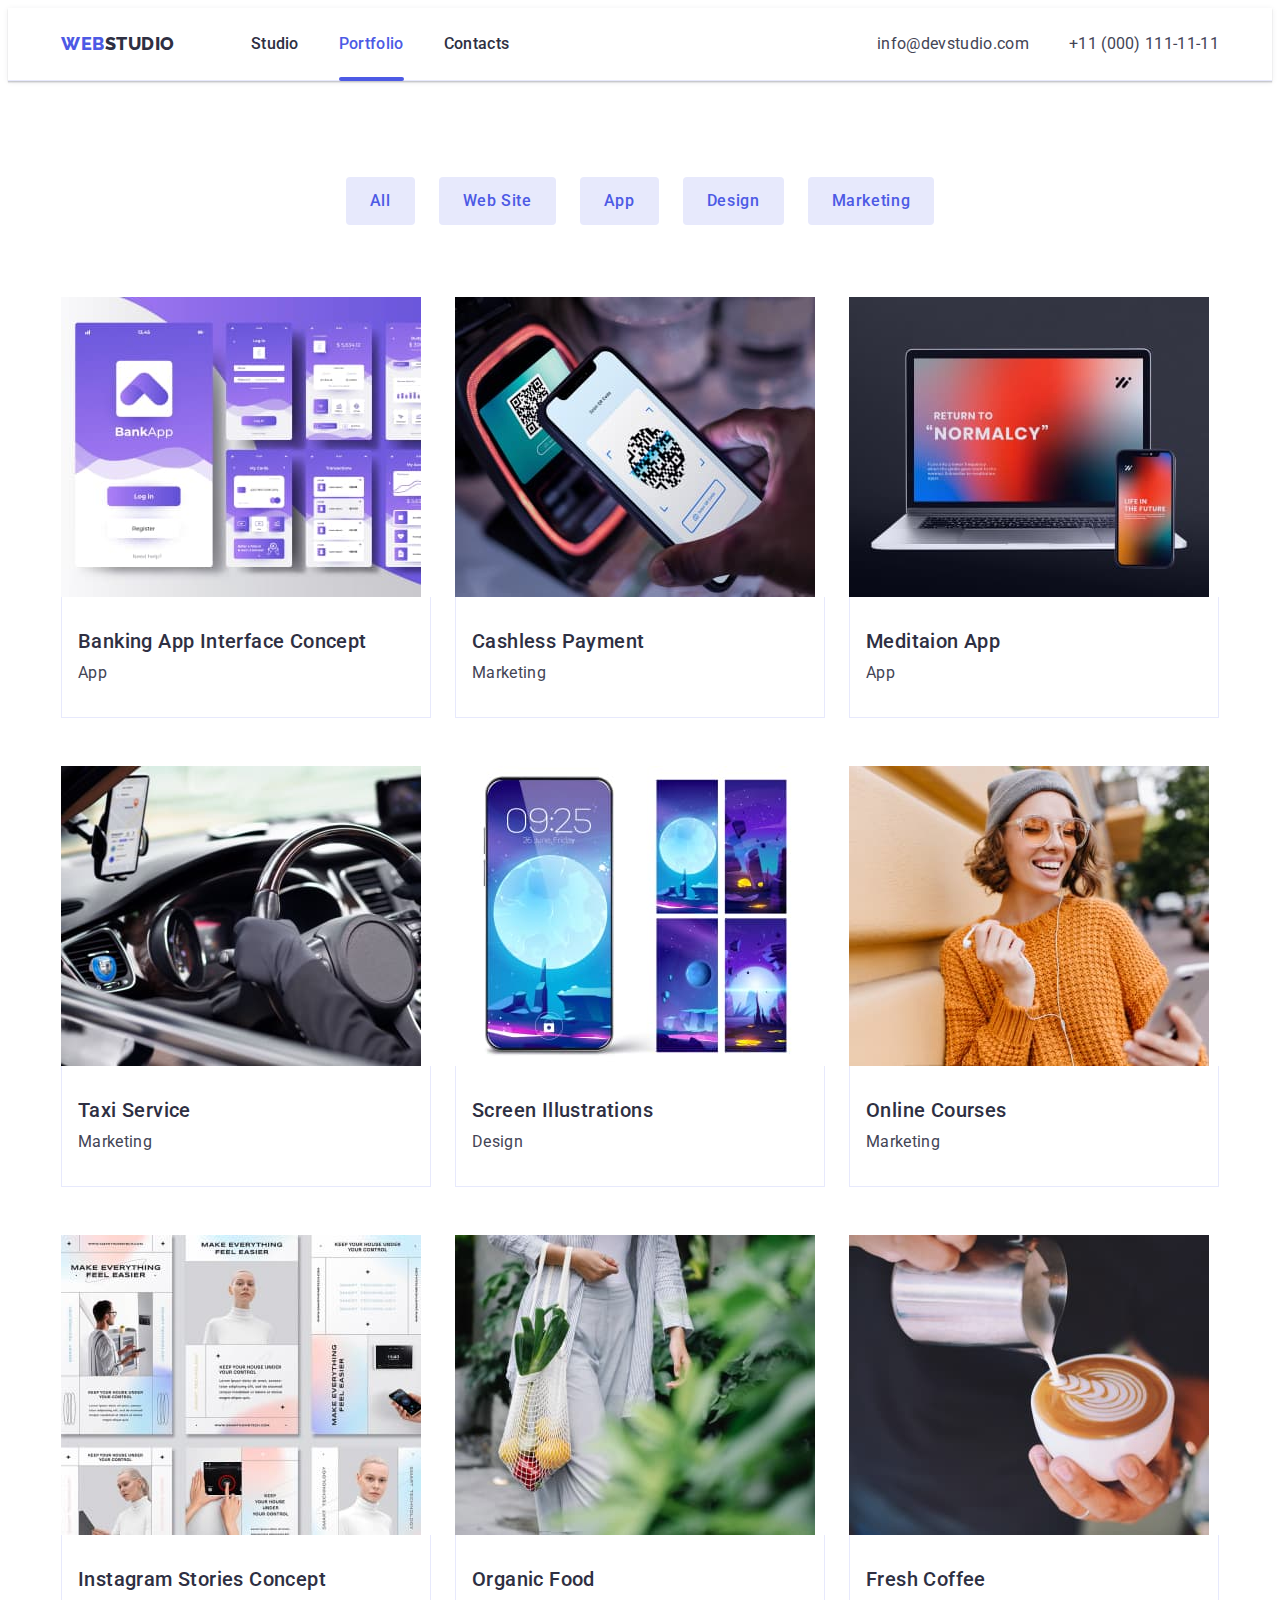
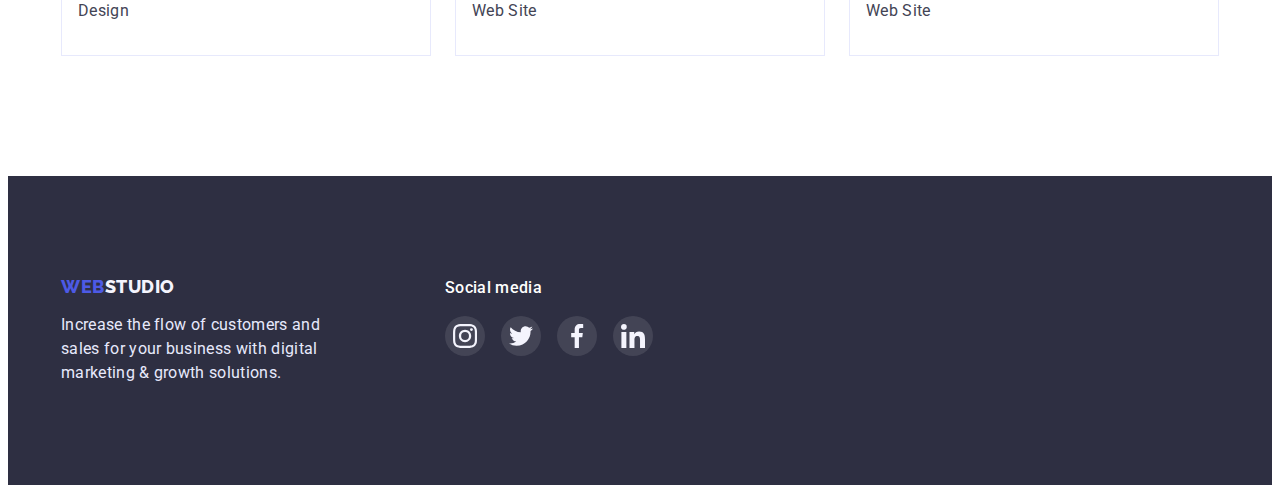
==== portfolio.html @ 76c70bcf "Add files via upload" ====
<!DOCTYPE html>
<html lang="en">
  <head>
    <meta charset="UTF-8" />
    <meta http-equiv="X-UA-Compatible" content="IE=edge" />
    <meta name="viewport" content="width=device-width, initial-scale=1.0" />

    <!-- fonts -->
    <link href="https://fonts.googleapis.com" rel="preconnect" />
    <link href="https://fonts.gstatic.com" rel="preconnect" crossorigin />
    <link
      href="https://fonts.googleapis.com/css2?family=Raleway:wght@800&family=Roboto:wght@400;500;700;900&display=swap"
      rel="stylesheet"
    />

    <!-- reset -->
    <link
      href="https://cdnjs.cloudflare.com/ajax/libs/modern-normalize/1.1.0/modern-normalize.min.css"
      rel="stylesheet"
      integrity="sha512-wpPYUAdjBVSE4KJnH1VR1HeZfpl1ub8YT/NKx4PuQ5NmX2tKuGu6U/JRp5y+Y8XG2tV+wKQpNHVUX03MfMFn9Q=="
      crossorigin="anonymous"
      referrerpolicy="no-referrer"
    />

    <!-- styles -->
    <link href="./css/styles.css" rel="stylesheet" />

    <title>Webstudio</title>
  </head>

  <body>
    <header class="header">
      <div class="container">
        <!-- navigation -->
        <nav class="header-nav">
          <a class="logo link" href="./index.html"
            ><span class="logo-item">Web</span>Studio</a
          >
          <ul class="header-menu list">
            <li class="header-item">
              <a class="nav-link link" href="./index.html">Studio</a>
            </li>
            <li class="header-item">
              <a class="nav-link current link" href="./portfolio.html"
                >Portfolio</a
              >
            </li>
            <li class="header-item">
              <a class="nav-link link" href="./portfolio.html">Contacts</a>
            </li>
          </ul>
        </nav>

        <!-- contacts -->
        <address>
          <ul class="header-address list">
            <li class="header-item">
              <a class="header-contacts link" href="mailto:info@devstudio.com"
                >info@devstudio.com</a
              >
            </li>
            <li class="header-item">
              <a class="header-contacts link" href="tel:+110001111111"
                >+11 (000) 111-11-11</a
              >
            </li>
          </ul>
        </address>
      </div>
    </header>

    <main>
      <!-- filter -->
      <section class="section filter">
        <div class="container">
          <h1 class="visually-hidden">Portfolio</h1>
          <ul class="filter-list list">
            <li><button class="filter-buttons" type="button">All</button></li>
            <li>
              <button class="filter-buttons" type="button">Web Site</button>
            </li>
            <li><button class="filter-buttons" type="button">App</button></li>
            <li>
              <button class="filter-buttons" type="button">Design</button>
            </li>
            <li>
              <button class="filter-buttons" type="button">Marketing</button>
            </li>
          </ul>

          <!-- portfolio-net -->
          <ul class="portfolio-list list">
              <li class="portfolio-item">
                <a class="portfolio-link" href="#">
                  <div class="portfolio-image">
                    <img
                      src="./images/imgapp1.jpg"
                      alt="Banking App Interface Concept"
                      width="360"
                      height="300"
                    />
                    <div class="portfolio-info section-description">
                      14 Stylish and User-Friendly App Design Concepts · Task
                      Manager App · Calorie Tracker App · Exotic Fruit Ecommerce
                      App · Cloud Storage App
                    </div>
                  </div>
                  <div class="portfolio-card">
                    <h2 class="section-subtitle pf-subtitle">
                      Banking App Interface Concept
                    </h2>
                    <p class="section-description pf-dskr">App</p>
                  </div>
                </a>
              </li>
            <li class="portfolio-item">
              <a class="portfolio-link" href="#">
                <div class="portfolio-image">
                  <img
                    src="./images/imgmarketing1.jpg"
                    alt="Cashless Payment"
                    width="360"
                    height="300"
                  />
                  <div class="portfolio-info section-description">
                    14 Stylish and User-Friendly App Design Concepts · Task
                    Manager App · Calorie Tracker App · Exotic Fruit Ecommerce
                    App · Cloud Storage App
                  </div>
                </div>
                <div class="portfolio-card">
                  <h2 class="section-subtitle pf-subtitle">Cashless Payment</h2>
                  <p class="section-description pf-dskr">Marketing</p>
                </div>
              </a>
            </li>
            <li class="portfolio-item">
              <a class="portfolio-link" href="#">
                <div class="portfolio-image">
                  <img
                    src="./images/imgimg2.jpg"
                    alt="Meditaion App"
                    width="360"
                    height="300"
                  />
                  <div class="portfolio-info section-description">
                    14 Stylish and User-Friendly App Design Concepts · Task
                    Manager App · Calorie Tracker App · Exotic Fruit Ecommerce
                    App · Cloud Storage App
                  </div>
                </div>
                <div class="portfolio-card">
                  <h2 class="section-subtitle pf-subtitle">Meditaion App</h2>
                  <p class="section-description pf-dskr">App</p>
                </div>
              </a>
            </li>
            <li class="portfolio-item">
              <a class="portfolio-link" href="#">
                <div class="portfolio-image">
                  <img
                    src="./images/imgmarketing2.jpg"
                    alt="Taxi Service"
                    width="360"
                    height="300"
                  />
                  <div class="portfolio-info section-description">
                    14 Stylish and User-Friendly App Design Concepts · Task
                    Manager App · Calorie Tracker App · Exotic Fruit Ecommerce
                    App · Cloud Storage App
                  </div>
                </div>
                <div class="portfolio-card">
                  <h2 class="section-subtitle pf-subtitle">Taxi Service</h2>
                  <p class="section-description pf-dskr">Marketing</p>
                </div>
              </a>
            </li>
            <li class="portfolio-item">
              <a class="portfolio-link" href="#">
                <div class="portfolio-image">
                  <img
                    src="./images/imgdesign1.jpg"
                    alt="Screen Illustrations"
                    width="360"
                    height="300"
                  />
                  <div class="portfolio-info section-description">
                    14 Stylish and User-Friendly App Design Concepts · Task
                    Manager App · Calorie Tracker App · Exotic Fruit Ecommerce
                    App · Cloud Storage App
                  </div>
                </div>
                <div class="portfolio-card">
                  <h2 class="section-subtitle pf-subtitle">
                    Screen Illustrations
                  </h2>
                  <p class="section-description pf-dskr">Design</p>
                </div>
              </a>
            </li>
            <li class="portfolio-item">
              <a class="portfolio-link" href="#">
                <div class="portfolio-image">
                  <img
                    src="./images/imgmarketing3.jpg"
                    alt="Online Courses"
                    width="360"
                    height="300"
                  />
                  <div class="portfolio-info section-description">
                    14 Stylish and User-Friendly App Design Concepts · Task
                    Manager App · Calorie Tracker App · Exotic Fruit Ecommerce
                    App · Cloud Storage App
                  </div>
                </div>
                <div class="portfolio-card">
                  <h2 class="section-subtitle pf-subtitle">Online Courses</h2>
                  <p class="section-description pf-dskr">Marketing</p>
                </div>
              </a>
            </li>
            <li class="portfolio-item">
              <a class="portfolio-link" href="#">
                <div class="portfolio-image">
                  <img
                    src="./images/imgdesign2.jpg"
                    alt="Instagram Stories Concept"
                    width="360"
                    height="300"
                  />
                  <div class="portfolio-info section-description">
                    14 Stylish and User-Friendly App Design Concepts · Task
                    Manager App · Calorie Tracker App · Exotic Fruit Ecommerce
                    App · Cloud Storage App
                  </div>
                </div>
                <div class="portfolio-card">
                  <h2 class="section-subtitle pf-subtitle">
                    Instagram Stories Concept
                  </h2>
                  <p class="section-description pf-dskr">Design</p>
                </div>
              </a>
            </li>
            <li class="portfolio-item">
              <a class="portfolio-link" href="#">
                <div class="portfolio-image">
                  <img
                    src="./images/imgwebsite1.jpg"
                    alt="Organic Food"
                    width="360"
                    height="300"
                  />
                  <div class="portfolio-info section-description">
                    14 Stylish and User-Friendly App Design Concepts · Task
                    Manager App · Calorie Tracker App · Exotic Fruit Ecommerce
                    App · Cloud Storage App
                  </div>
                </div>
                <div class="portfolio-card">
                  <h2 class="section-subtitle pf-subtitle">Organic Food</h2>
                  <p class="section-description pf-dskr">Web Site</p>
                </div>
              </a>
            </li>
            <li class="portfolio-item">
              <a class="portfolio-link" href="#">
                <div class="portfolio-image">
                  <img
                    src="./images/imgwebsite2.jpg"
                    alt="Fresh Coffee"
                    width="360"
                    height="300"
                  />
                  <div class="portfolio-info section-description">
                    14 Stylish and User-Friendly App Design Concepts · Task
                    Manager App · Calorie Tracker App · Exotic Fruit Ecommerce
                    App · Cloud Storage App
                  </div>
                </div>
                <div class="portfolio-card">
                  <h2 class="section-subtitle pf-subtitle">Fresh Coffee</h2>
                  <p class="section-description pf-dskr">Web Site</p>
                </div>
              </a>
            </li>
          </ul>
        </div>
      </section>
    </main>

    <!-- footer -->

    <footer class="footer">
      <div class="container">
        <ul class="list socials-footer">
          <li>
            <a class="footer-logo link" href="./index.html"
              ><span class="logo-item">Web</span>Studio</a
            >
            <p class="footer-text">
              Increase the flow of customers and sales for your business with
              digital marketing &#38; growth solutions.
            </p>
          </li>
          <li>
            <h3 class="footer-socials-title">Social media</h3>
            <ul class="footer-socials-list">
              <li class="socials-item">
                <a class="footer-socials-link" href="#">
                  <svg class="footer-socials-icon">
                    <use href="./images/icons.svg#icon-instagram"></use>
                  </svg>
                </a>
              </li>
              <li class="socials-item">
                <a class="footer-socials-link" href="#">
                  <svg class="footer-socials-icon">
                    <use href="./images/icons.svg#icon-twitter"></use>
                  </svg>
                </a>
              </li>
              <li class="socials-item">
                <a class="footer-socials-link" href="#">
                  <svg class="footer-socials-icon">
                    <use href="./images/icons.svg#icon-facebook"></use>
                  </svg>
                </a>
              </li>
              <li class="socials-item">
                <a class="footer-socials-link" href="#">
                  <svg class="footer-socials-icon">
                    <use href="./images/icons.svg#icon-linkedin"></use>
                  </svg>
                </a>
              </li>
            </ul>
          </li>
        </ul>
      </div>
    </footer>
  </body>
</html>
---- css/styles.css ----
:root {
  --color-brand: #4d5ae5;
  --color-pressed: #404bbf;
  --color-primary: #2e2f42;
  --color-success: #31d0aa;
  --color-bodytext: #434455;
  --color-helpertext: #8e8f99;
  --color-accent: #e7e9fc;
  --color-lightmode: #f4f4fd;
  --color-body-bckg: #ffffff;
  --main-font: "Roboto";
  --secondary-font: "Raleway";
}

body {
  font-family: var(--main-font);
  font-size: 16px;
  line-height: 1.5;
  color: var(--color-bodytext);
  background-color: var(--color-body-bckg);
}

p,
h1,
h2,
h3,
h4,
h5,
h6 {
  margin-top: 0px;
}

img {
  display: block;
  height: auto;
  max-width: 100%;
}

.list {
  list-style-type: none;
  margin-top: 0;
  margin-bottom: 0;
  padding: 0;
}

.link {
  text-decoration: none;
}

/* components */

.container {
  width: 100%;
  max-width: 1158px;
  margin: 0 auto;
  padding: 0 15px;
}

/* utils */

.visually-hidden {
  position: absolute;
  width: 1px;
  height: 1px;
  margin: -1px;
  border: 0;
  padding: 0;

  white-space: nowrap;
  clip-path: inset(100%);
  clip: rect(0 0 0 0);
  overflow: hidden;
}

/* section */

.section {
  padding-top: 120px;
  padding-bottom: 120px;
}

.section:nth-of-type(3) {
  padding-top: 0px;
}

.section-title {
  text-align: center;
  font-size: 36px;
  line-height: 1.11;
  letter-spacing: 0.02em;
  text-transform: capitalize;
  color: var(--color-primary);
  margin-bottom: 72px;
}

.section-subtitle {
  text-align: center;
  font-weight: 500;
  font-size: 20px;
  line-height: 1.2;
  letter-spacing: 0.02em;
  color: var(--color-primary);
  margin-bottom: 8px;
}

.section-description {
  text-align: center;
  letter-spacing: 0.02em;
  margin-bottom: 0;
}

.section .list {
  display: flex;
  row-gap: 48px;
  column-gap: 24px;
}

/* header */

.logo {
  font-family: var(--secondary-font);
  font-weight: 800;
  font-size: 18px;
  line-height: 1.17;
  letter-spacing: 0.03em;
  text-transform: uppercase;
  color: var(--color-primary);
  margin-right: 76px;
  display: block;
}

.logo-item {
  color: var(--color-brand);
}
.header {
  border-bottom: 1px solid #e7e9fc;
  padding-top: 24px;
  padding-bottom: 24px;
  box-shadow: 0px 2px 1px rgba(46, 47, 66, 0.08),
    0px 1px 1px rgba(46, 47, 66, 0.16), 0px 1px 6px rgba(46, 47, 66, 0.08);
}

.header .container {
  display: flex;
  align-items: center;
}

.header-item {
  margin-right: 40px;
}
.header-item:last-child {
  margin-right: 0;
}
.header-item:first-child {
  margin-left: 0;
}

/* navigation */

.header-nav {
  display: flex;
  align-items: center;
  flex-grow: 1;
}

.header-menu {
  display: flex;
  margin-bottom: 0;
}

.nav-link {
  position: relative;
  display: flex;
  color: var(--color-primary);
  font-weight: 500;
  letter-spacing: 0.02em;
  transition-property: color;
  transition-duration: 250ms;
  transition-timing-function: cubic-bezier(0.4, 0, 0.2, 1);
}

.nav-link.current {
  color: var(--color-brand);
}

.nav-link.current::after {
  position: absolute;
  width: 100%;
  height: 4px;
  content: " ";
  background-color: currentColor;
  border-radius: 2px;
  bottom: -104%;
  left: 0;
}

.nav-link:hover {
  color: var(--color-pressed);
}

/* contacts */

.header-address {
  display: flex;
  margin-bottom: 0;
}

.header-contacts {
  font-style: normal;
  color: var(--color-bodytext);
  letter-spacing: 0.02em;
  transition-property: color;
  transition-duration: 250ms;
  transition-timing-function: cubic-bezier(0.4, 0, 0.2, 1);
}

.header-contacts:hover {
  color: var(--color-pressed);
}

/* hero */

.hero .container {
  text-align: center;
}

.hero {
  background-color: var(--color-primary);
  padding-top: 188px;
  padding-bottom: 188px;
  text-align: center;
  background-image: linear-gradient(
      rgba(46, 47, 66, 0.7),
      rgba(46, 47, 66, 0.7)
    ),
    url(../images/hero-bg.jpg);
  background-repeat: no-repeat;
  background-position: center;
  object-fit: contain;
  max-width: 1440px;
  margin: 0 auto;
}

.hero-title {
  max-width: 494px;
  display: block;
  font-size: 56px;
  line-height: 1.07;
  letter-spacing: normal;
  color: var(--color-body-bckg);
  margin-bottom: 48px;
  text-align: center;
  margin-left: auto;
  margin-right: auto;
}

.hero-button {
  display: inline-block;
  font-family: inherit;
  font-weight: 500;
  font-size: 16px;
  line-height: 1.5;
  letter-spacing: 0.04em;
  background: var(--color-brand);
  color: var(--color-body-bckg);
  box-shadow: 0px 4px 4px var(--box-shadow-color);
  border: 0;
  border-color: transparent;
  border-radius: 4px;
  padding: 16px 32px;
  text-align: center;
  cursor: pointer;
  transition-property: background-color;
  transition-duration: 250ms;
  transition-timing-function: cubic-bezier(0.4, 0, 0.2, 1);
}

.hero-button:hover,
.hero-button:focus {
  background: var(--color-pressed);
}

/* advantages */

.adv-icon-box {
  display: flex;
  align-items: center;
  justify-content: center;
  width: 264px;
  height: 112px;
  border-radius: 4px;
  background-color: var(--color-lightmode);
  margin-bottom: 8px;
}

.adv-icon {
  width: 64px;
  height: 64px;
}

.column {
  width: 264px;
}

.column .section-subtitle {
  text-align: left;
}

.column .section-description {
  text-align: left;
  margin-bottom: 0;
  letter-spacing: normal;
}
/* team */

.team {
  background-color: var(--color-lightmode);
}

.team-cards {
  background-color: var(--color-body-bckg);
  box-shadow: 0px 1px 6px rgba(46, 47, 66, 0.08),
    0px 1px 1px rgba(46, 47, 66, 0.16), 0px 2px 1px rgba(46, 47, 66, 0.08);
  border-radius: 0px 0px 4px 4px;
  padding-bottom: 32px;
}

.team-cards > img {
  margin-bottom: 32px;
}
.team-cards > p {
  margin-bottom: 0;
}

.team-profession {
  letter-spacing: 0.02em;
}

/* footer */

.footer {
  background: var(--color-primary);
  padding-top: 100px;
  padding-bottom: 100px;
}

.container .footer {
  margin-left: 0;
}

.socials-footer {
  display: flex;
  flex-wrap: wrap;
  gap: 120px;
}

.footer-logo {
  display: block;
  font-family: var(--secondary-font);
  font-weight: 800;
  font-size: 18px;
  line-height: 1.17;
  text-decoration: none;
  color: var(--color-lightmode);
  text-transform: uppercase;
  letter-spacing: 0.03em;
  margin-bottom: 16px;
}

.footer-text {
  display: block;
  color: var(--color-accent);
  letter-spacing: 0.02em;
  width: 264px;
  margin: 0;
}

.footer-socials-title {
  font-weight: 500;
  font-size: 16px;
  letter-spacing: 0.02em;
  color: var(--color-body-bckg);
}

.footer-socials-list {
  display: flex;
  justify-content: center;
  gap: 16px;
  list-style-type: none;
  margin-bottom: 0;
  padding-left: 0;
}

.footer-socials-link {
  background-color: rgba(255, 255, 255, 0.1);
  fill: var(--color-lightmode);
  display: flex;
  align-items: center;
  justify-content: center;
  height: 100%;
  width: 100%;
  border-radius: 50%;
  transition-property: background-color;
  transition-duration: 250ms;
  transition-timing-function: cubic-bezier(0.4, 0, 0.2, 1);
}

.footer-socials-link:focus,
.footer-socials-link:hover {
  background-color: var(--color-success);
}

.footer-socials-icon {
  height: 24px;
  width: 24px;
}

/* portfolio page */

/* filter */

.filter {
  padding-top: 96px;
}
.filter-list {
  justify-content: center;
  margin-bottom: 72px;
}

.filter-buttons {
  color: var(--color-brand);
  cursor: pointer;
  border-radius: 4px;
  background: var(--color-accent);
  font-family: var(--main-font);
  font-weight: 500;
  font-size: 16px;
  line-height: 1.5;
  align-items: center;
  letter-spacing: 0.04em;
  border-radius: 4px;
  border: 1px solid var(--accent-color);
  padding: 12px 24px;
  transition-property: background-color, color, box-shadow;
  transition-duration: 250ms;
  transition-timing-function: cubic-bezier(0.4, 0, 0.2, 1);
}

.filter-buttons:hover,
.filter-buttons:focus {
  background-color: var(--color-pressed);
  color: var(--color-body-bckg);
  box-shadow: 0px 3px 1px rgba(0, 0, 0, 0.1), 0px 2px 1px rgba(0, 0, 0, 0.08),
    0px 2px 2px rgba(0, 0, 0, 0.12);
}

/* portfolio-net */

.section .list .portfolio-list {
  row-gap: 24px;
  column-gap: 48px;
}

.portfolio-list {
  flex-wrap: wrap;
}
.portfolio-link {
  display: block;
  text-decoration: none;
  transition-property: box-shadow;
  transition-duration: 250ms;
  transition-timing-function: cubic-bezier(0.4, 0, 0.2, 1);
}

.portfolio-link:hover,
.portfolio-link:focus {
  box-shadow: 0px 1px 6px rgba(46, 47, 66, 0.08),
    0px 1px 1px rgba(46, 47, 66, 0.16), 0px 2px 1px rgba(46, 47, 66, 0.08);
}

.portfolio-card {
  flex-direction: column;
  border-left: 1px solid #e7e9fc;
  border-right: 1px solid #e7e9fc;
  border-bottom: 1px solid #e7e9fc;
  padding-top: 32px;
  padding-bottom: 32px;
  padding-left: 16px;
  text-decoration: none;
}

.pf-subtitle {
  display: flex;
  flex-direction: column;
  align-items: start;
}

.pf-dskr {
  display: flex;
  align-items: start;
  color: var(--color-bodytext);
}

.portfolio-item {
  flex-basis: calc((100% - 48px) / 3);
}

.portfolio-image {
  position: relative;
  overflow: hidden;
}

.portfolio-link:hover .portfolio-info,
.portfolio-link:focus .portfolio-info {
  transform: translateY(0);
}

.portfolio-info {
  padding-left: 32px;
  padding-right: 32px;
  padding-top: 40px;
  position: absolute;
  text-align: left;
  top: 0;
  left: 0;
  color: var(--color-lightmode);
  background-color: var(--color-brand);
  width: 100%;
  height: 100%;
  transition-property: transform;
  transform: translateY(100%);
  transition-duration: 250ms;
  transition-timing-function: cubic-bezier(0.4, 0, 0.2, 1);
  background-blend-mode: soft-light;
  mix-blend-mode: normal;
}

/* socials */

.socials-list {
  justify-content: center;
  margin-top: 8px;
  gap: 24px;
  list-style-type: none;
  margin-bottom: 0;
  padding-left: 0;
  display: flex;
}

.socials-item {
  height: 40px;
  width: 40px;
}

.socials-link {
  background-color: var(--color-pressed);
  fill: var(--color-lightmode);
  display: flex;
  align-items: center;
  justify-content: center;
  height: 100%;
  width: 100%;
  border-radius: 50%;
  transition-property: background-color;
  transition-duration: 250ms;
  transition-timing-function: cubic-bezier(0.4, 0, 0.2, 1);
}

.socials-link:focus,
.socials-link:hover {
  background-color: var(--color-brand);
}

.socials-icon {
  height: 16px;
  width: 16px;
}

/* clients */

.clients-list {
  justify-content: center;
}

.clients-item {
  flex-basis: calc((100% - 24px * 5) / 6);
}

.clients-link {
  display: flex;
  height: 88px;
  width: 100%;
  align-items: center;
  justify-content: center;
  border: 1px solid var(--color-helpertext);
  border-radius: 4px;
  fill: var(--color-helpertext);
  transition-property: border-color, fill;
  transition-duration: 250ms;
  transition-timing-function: cubic-bezier(0.4, 0, 0.2, 1);
}

.clients-link:hover,
.clients-link:focus {
  border-color: var(--color-pressed);
  fill: var(--color-pressed);
}

.clients-icon {
  width: 104px;
  height: 56px;
}

/* modal */

.backdrop {
  display: flex;
  justify-content: center;
  align-items: center;
  position: fixed;
  top: 0;
  left: 0;
  width: 100%;
  height: 100%;
  padding: 24px 0;
  background-color: rgba(46, 47, 66, 0.4);
  transition-property: transform;
  transition: opacity 500ms cubic-bezier(0.4, 0, 0.2, 1),
    visibility 500ms cubic-bezier(0.4, 0, 0.2, 1);
}
.backdrop.is-hidden {
  opacity: 0;
  visibility: hidden;
  pointer-events: none;
}

.modal {
  position: relative;
  width: 100%;
  height: 100%;
  max-width: 408px;
  max-height: 576px;
  background-color: #fcfcfc;
  box-shadow: 0px 1px 1px rgba(0, 0, 0, 0.14), 0px 1px 3px rgba(0, 0, 0, 0.12),
    0px 2px 1px rgba(0, 0, 0, 0.2);
  border-radius: 4px;
  transition-property: transform;
  transition-duration: 250ms;
  transition-timing-function: ease-out;
}

.backdrop.is-hidden .modal {
  transform: scale(0);
}

.modal-close {
  position: absolute;
  cursor: pointer;
  right: 24px;
  top: 24px;
  height: 24px;
  width: 24px;
  background-color: var(--color-accent);
  border-radius: 50%;
  border: 1px solid rgba(0, 0, 0, 0.1);
  fill: black;
  transition-duration: 250ms;
  transition-timing-function: cubic-bezier(0.4, 0, 0.2, 1);
}

.modal-close:hover,
.modal-close:focus {
  fill: var(--color-body-bckg);
  background-color: var(--color-pressed);
}
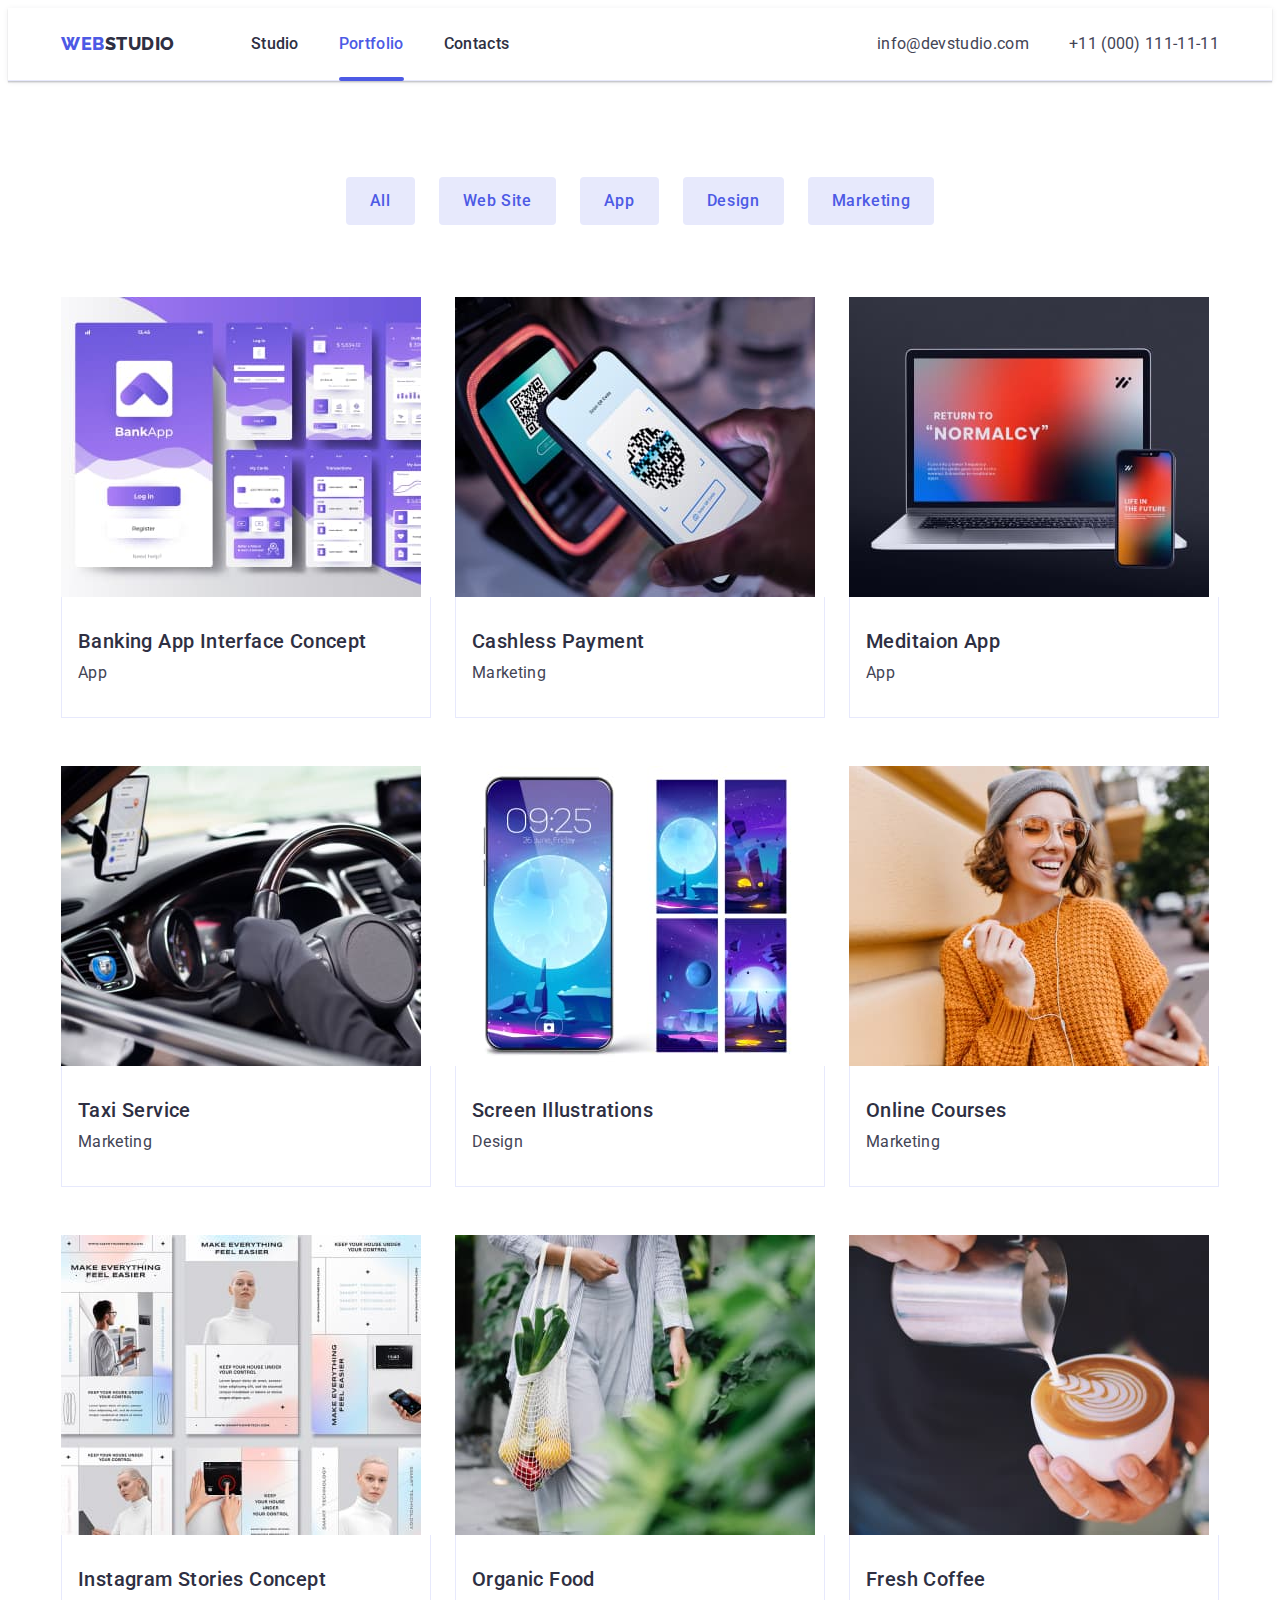
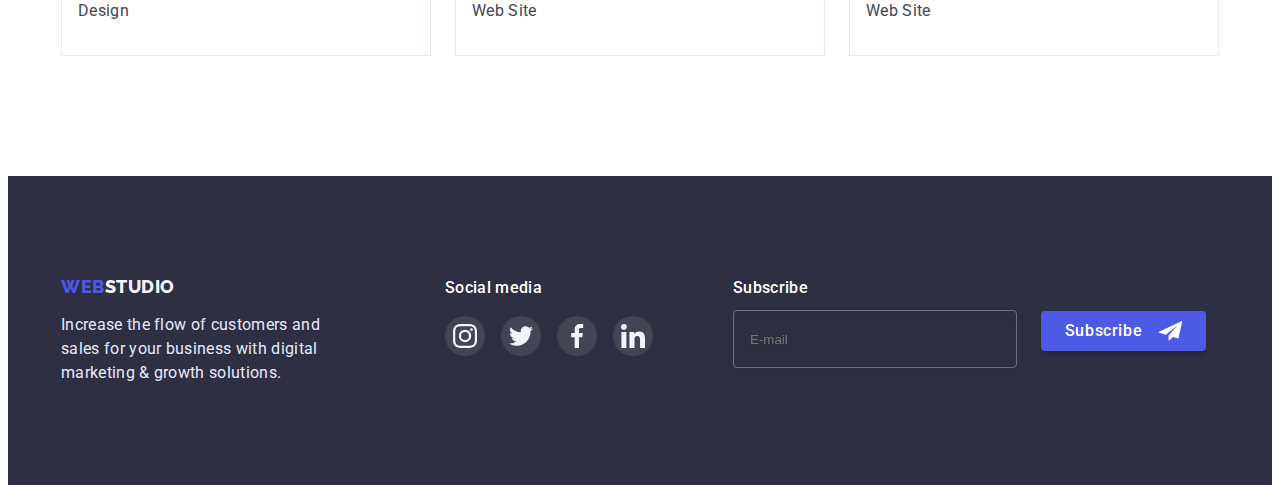
==== commit 8692c0de: "test push" ====
--- a/portfolio.html
+++ b/portfolio.html
@@ -295,7 +295,7 @@
     <footer class="footer">
       <div class="container">
         <ul class="list socials-footer">
-          <li>
+          <li class="footer-item">
             <a class="footer-logo link" href="./index.html"
               ><span class="logo-item">Web</span>Studio</a
             >
@@ -304,7 +304,7 @@
               digital marketing &#38; growth solutions.
             </p>
           </li>
-          <li>
+          <li class="footer-socials-item">
             <h3 class="footer-socials-title">Social media</h3>
             <ul class="footer-socials-list">
               <li class="socials-item">
@@ -317,7 +317,7 @@
               <li class="socials-item">
                 <a class="footer-socials-link" href="#">
                   <svg class="footer-socials-icon">
-                    <use href="./images/icons.svg#icon-twitter"></use>
+                    <use se href="./images/icons.svg#icon-twitter"></use>
                   </svg>
                 </a>
               </li>
@@ -337,6 +337,38 @@
               </li>
             </ul>
           </li>
+
+
+            <form class="footer-form" id="footer-form">
+              <div class="footer-form-item">
+                <label class="footer-socials-title" for="footer-user-email"
+                  >Subscribe</label
+                >
+
+                <input
+                  class="footer-user-email"
+                  id="footer-user-email"
+                  type="email"
+                  placeholder="E-mail"
+                  name="footer-user-email"
+                  
+                />
+              </div>
+
+              <div class="footer-submit">
+                <button
+                  class="footer-submit-button"
+                  type="submit"
+                  form="footer-form"
+                >
+                  Subscribe      
+                    <svg class="footer-button-icon">
+                      <use se href="./images/icons.svg#icon-send"></use>
+                    </svg>
+                </button>
+              </div>
+            </form>
+
         </ul>
       </div>
     </footer>
--- a/css/styles.css
+++ b/css/styles.css
@@ -350,8 +350,13 @@
 
 .socials-footer {
   display: flex;
-  flex-wrap: wrap;
-  gap: 120px;
+}
+.footer-item {
+  margin-right: 120px;
+}
+
+.footer-socials-item {
+  margin-right: 80px;
 }
 
 .footer-logo {
@@ -639,7 +644,7 @@
   width: 100%;
   height: 100%;
   max-width: 408px;
-  max-height: 576px;
+  max-height: 584px;
   background-color: #fcfcfc;
   box-shadow: 0px 1px 1px rgba(0, 0, 0, 0.14), 0px 1px 3px rgba(0, 0, 0, 0.12),
     0px 2px 1px rgba(0, 0, 0, 0.2);
@@ -647,6 +652,7 @@
   transition-property: transform;
   transition-duration: 250ms;
   transition-timing-function: ease-out;
+  padding: 72px 24px 24px;
 }
 
 .backdrop.is-hidden .modal {
@@ -673,3 +679,221 @@
   fill: var(--color-body-bckg);
   background-color: var(--color-pressed);
 }
+
+.form-user-comment::placeholder {
+  font-size: 12px;
+  line-height: 1.33;
+  letter-spacing: 0.04em;
+  color: rgba(117, 117, 117, 0.5);
+}
+
+.form-item {
+  position: relative;
+  margin-bottom: 8px;
+}
+
+.form-row {
+  width: 100%;
+  height: 40px;
+  padding-left: 38px;
+  border: 1px solid rgba(33, 33, 33, 0.2);
+  border-radius: 4px;
+
+  transition-property: border-color;
+  transition-duration: 250ms;
+  transition-timing-function: cubic-bezier(0.4, 0, 0.2, 1);
+}
+
+.form-row:focus,
+.form-row:active {
+  outline: none;
+  border-color: var(--color-brand);
+}
+.form-item input:focus + svg {
+  fill: var(--color-brand);
+}
+
+.form-row-name {
+  display: block;
+  font-size: 12px;
+  line-height: 1.33;
+  letter-spacing: 0.04em;
+  color: var(--color-helpertext);
+  margin-bottom: 4px;
+}
+
+.form-row-icon {
+  position: absolute;
+  top: 65%;
+  left: 16px;
+  transform: translateY(-50%);
+  fill: inherit;
+  height: 12px;
+  width: 12px;
+}
+
+.form-title {
+  font-size: 16px;
+  font-weight: 500;
+  line-height: 1.2;
+  text-align: center;
+  letter-spacing: 0.02em;
+  color: var(--color-primary);
+}
+
+.form-user-comment {
+  resize: none;
+  width: 100%;
+  height: 120px;
+  margin-bottom: 16px;
+  border: 1px solid #4d5ae5;
+  border-radius: 4px;
+  border: 1px solid rgba(33, 33, 33, 0.2);
+  border-radius: 4px;
+}
+
+.form-user-comment:focus,
+.form-user-comment:active {
+  outline: none;
+  border-color: var(--color-brand);
+}
+
+.user-agreement {
+  display: flex;
+  text-align: center;
+  height: 16px;
+  margin-bottom: 24px;
+}
+
+.checkbox-input {
+  height: 16px;
+  width: 16px;
+  margin-right: 8px;
+  border: 1.25px solid var(--color-primary);
+  border-radius: 2px;
+}
+
+.checkbox:checked, .checkbox:focus {
+  background-color: var(--color-brand);
+  border-color: var(--color-brand);
+}
+
+
+.form-checkbox-text {
+  font-weight: 400;
+  font-size: 12px;
+  line-height: 1.33;
+  letter-spacing: 0.04em;
+  color: #757575;
+}
+
+.form-checkbox-text::before {
+  content: "";
+  height: 16px;
+  width: 16px;
+  margin-right: 8px;
+  border: 1.25px solid var(--color-primary);
+  border-radius: 2px;
+}
+
+.form-button {
+  margin: 0 auto;
+  height: 56px;
+  width: 169px;
+  display: block;
+
+  font-family: inherit;
+  font-weight: 500;
+  font-size: 16px;
+  line-height: 1.5;
+  letter-spacing: 0.04em;
+  background: var(--color-brand);
+  color: var(--color-body-bckg);
+  box-shadow: 0px 4px 4px rgba(0, 0, 0, 0.15);
+  border: 0;
+  border-color: transparent;
+  border-radius: 4px;
+  padding: 16px 32px;
+
+  text-align: center;
+  cursor: pointer;
+  transition-property: background-color;
+  transition-duration: 250ms;
+  transition-timing-function: cubic-bezier(0.4, 0, 0.2, 1);
+}
+
+.footer-user-email {
+  background-color: transparent;
+  width: 264px;
+  height: 40px;
+  border: 1px solid rgba(255, 255, 255, 0.3);
+  color: var(--color-body-bckg);
+  filter: drop-shadow(0px 4px 4px rgba(0, 0, 0, 0.15));
+  border-radius: 4px;
+  padding-left: 16px;
+  padding-top: 8px;
+  padding-bottom: 8px;
+}
+
+.footer-user-email:focus,
+.footer-user-email:active {
+  outline: none;
+  border-color: var(--color-brand);
+}
+
+.form-user-email::placeholder {
+  font-size: 12px;
+  line-height: 2;
+  letter-spacing: 0.04em;
+  color: rgba(255, 255, 255, 0.6);
+}
+
+.footer-submit-button {
+  display: flex;
+  gap: 16px;
+  justify-content: center;
+  align-items: center;
+
+  height: 40px;
+  width: 165px;
+  font-family: inherit;
+  font-weight: 500;
+  font-size: 16px;
+  line-height: 1.5;
+  letter-spacing: 0.04em;
+  background: var(--color-brand);
+  color: var(--color-body-bckg);
+  box-shadow: 0px 4px 4px rgba(0, 0, 0, 0.15);
+  border: 0;
+  border-color: transparent;
+  border-radius: 4px;
+
+  text-align: center;
+  cursor: pointer;
+  transition-property: background-color;
+  transition-duration: 250ms;
+  transition-timing-function: cubic-bezier(0.4, 0, 0.2, 1);
+}
+
+.footer-submit {
+  display: flex;
+  justify-content: center;
+  align-items: center;
+}
+
+.footer-form {
+  display: flex;
+  gap: 24px;
+}
+
+.footer-button-icon {
+  height: 24px;
+  width: 24px;
+  fill: var(--color-body-bckg);
+}
+
+.footer-form-item {
+  display: flex;
+  flex-direction: column;
+  gap: 10px;
+}
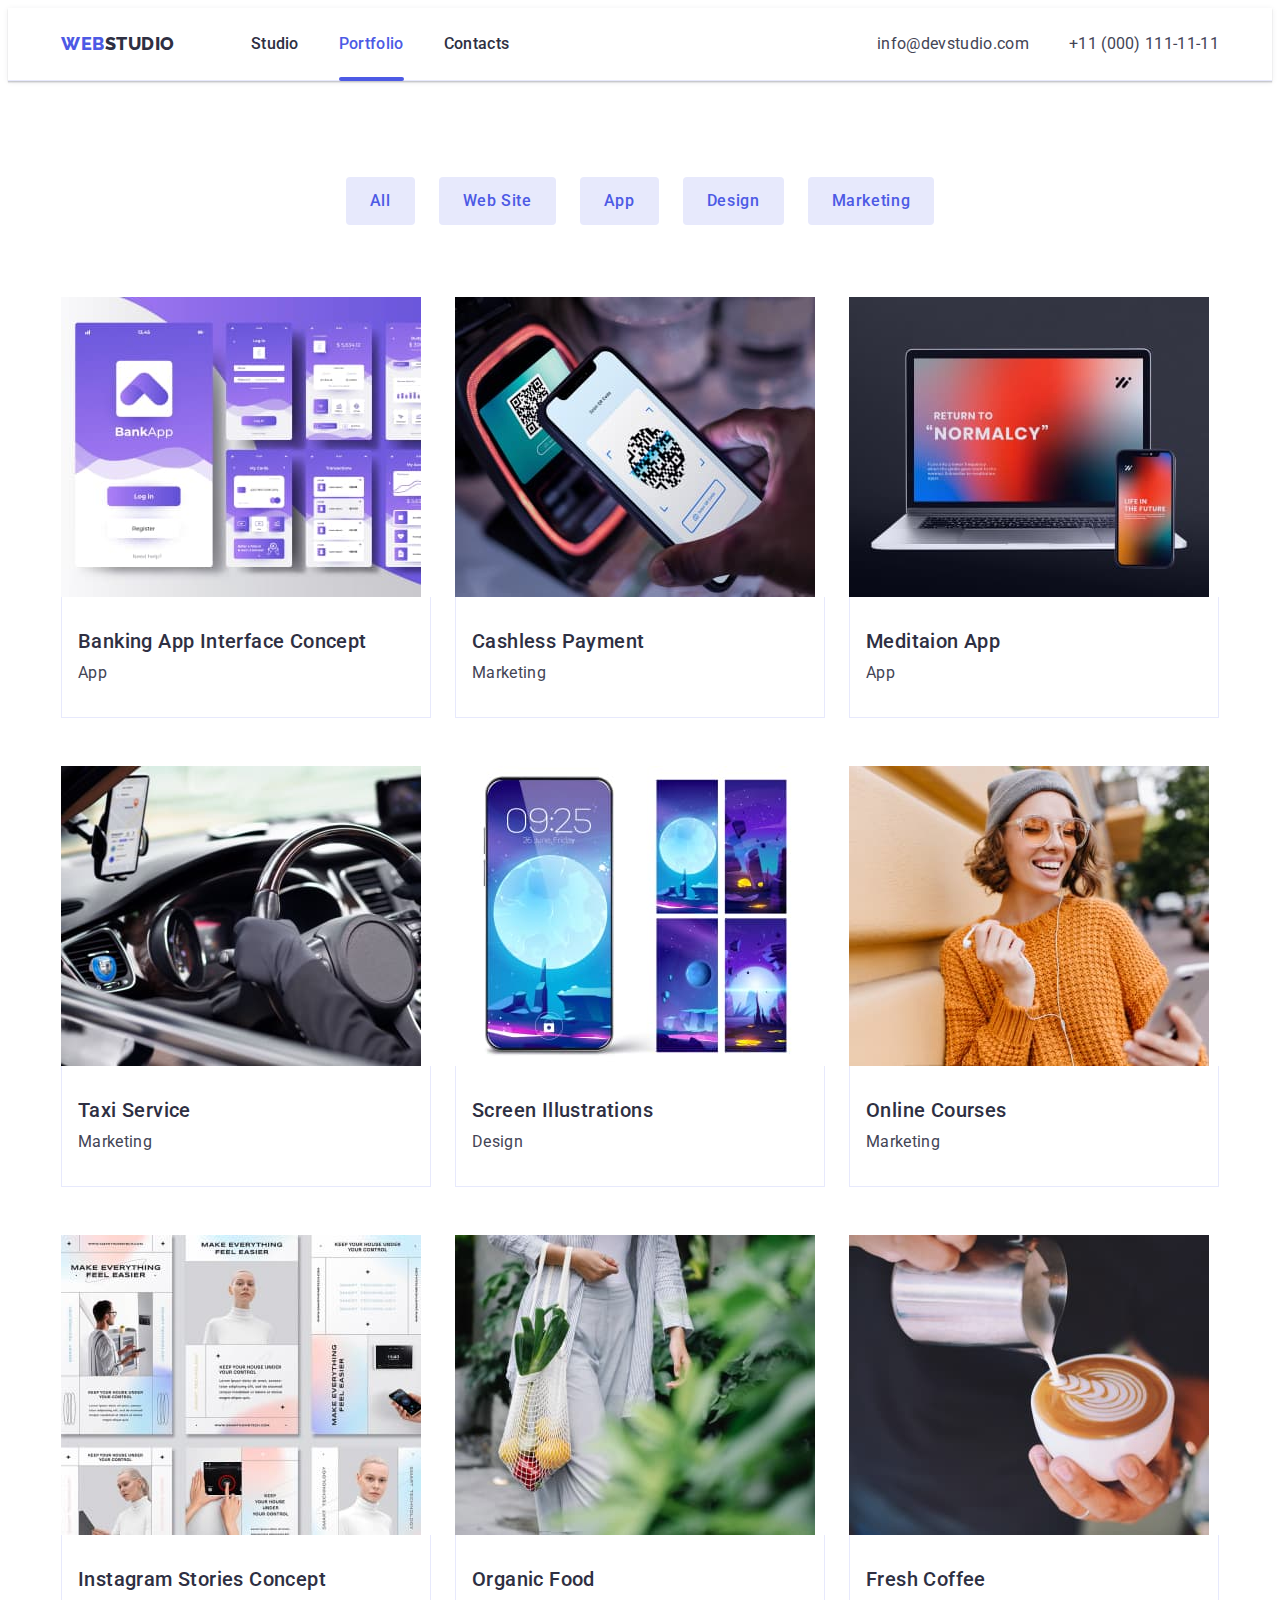
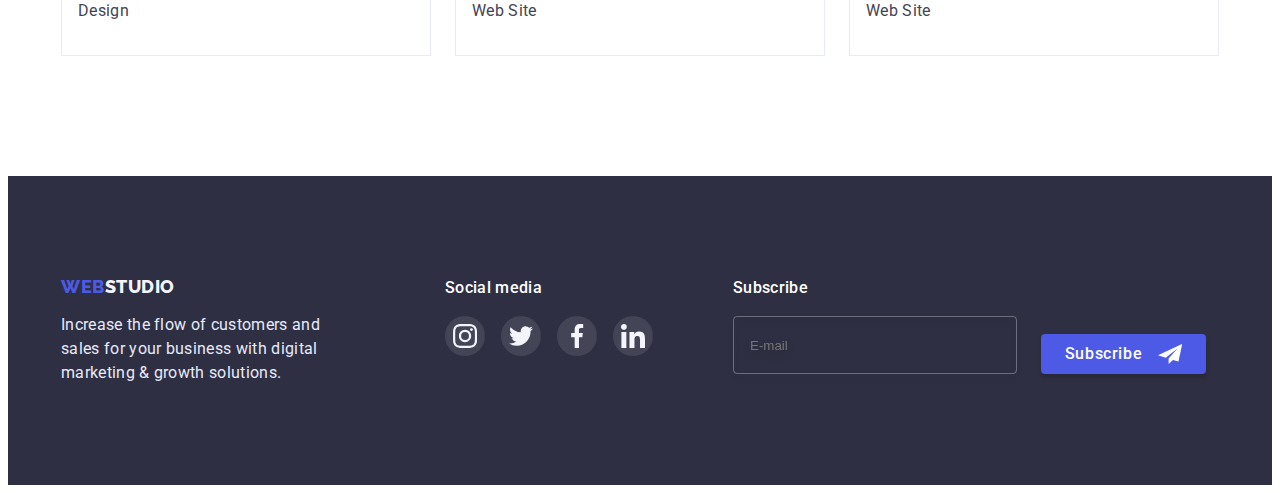
==== commit 49efeabe: "add forms" ====
--- a/portfolio.html
+++ b/portfolio.html
@@ -90,29 +90,29 @@
 
           <!-- portfolio-net -->
           <ul class="portfolio-list list">
-              <li class="portfolio-item">
-                <a class="portfolio-link" href="#">
-                  <div class="portfolio-image">
-                    <img
-                      src="./images/imgapp1.jpg"
-                      alt="Banking App Interface Concept"
-                      width="360"
-                      height="300"
-                    />
-                    <div class="portfolio-info section-description">
-                      14 Stylish and User-Friendly App Design Concepts · Task
-                      Manager App · Calorie Tracker App · Exotic Fruit Ecommerce
-                      App · Cloud Storage App
-                    </div>
-                  </div>
-                  <div class="portfolio-card">
-                    <h2 class="section-subtitle pf-subtitle">
-                      Banking App Interface Concept
-                    </h2>
-                    <p class="section-description pf-dskr">App</p>
-                  </div>
-                </a>
-              </li>
+            <li class="portfolio-item">
+              <a class="portfolio-link" href="#">
+                <div class="portfolio-image">
+                  <img
+                    src="./images/imgapp1.jpg"
+                    alt="Banking App Interface Concept"
+                    width="360"
+                    height="300"
+                  />
+                  <div class="portfolio-info section-description">
+                    14 Stylish and User-Friendly App Design Concepts · Task
+                    Manager App · Calorie Tracker App · Exotic Fruit Ecommerce
+                    App · Cloud Storage App
+                  </div>
+                </div>
+                <div class="portfolio-card">
+                  <h2 class="section-subtitle pf-subtitle">
+                    Banking App Interface Concept
+                  </h2>
+                  <p class="section-description pf-dskr">App</p>
+                </div>
+              </a>
+            </li>
             <li class="portfolio-item">
               <a class="portfolio-link" href="#">
                 <div class="portfolio-image">
@@ -317,7 +317,7 @@
               <li class="socials-item">
                 <a class="footer-socials-link" href="#">
                   <svg class="footer-socials-icon">
-                    <use se href="./images/icons.svg#icon-twitter"></use>
+                    <use href="./images/icons.svg#icon-twitter"></use>
                   </svg>
                 </a>
               </li>
@@ -337,9 +337,8 @@
               </li>
             </ul>
           </li>
-
-
-            <form class="footer-form" id="footer-form">
+          <li>
+            <form class="footer-form" id="footer-form" autocomplete="on">
               <div class="footer-form-item">
                 <label class="footer-socials-title" for="footer-user-email"
                   >Subscribe</label
@@ -351,7 +350,7 @@
                   type="email"
                   placeholder="E-mail"
                   name="footer-user-email"
-                  
+                  required
                 />
               </div>
 
@@ -361,14 +360,14 @@
                   type="submit"
                   form="footer-form"
                 >
-                  Subscribe      
-                    <svg class="footer-button-icon">
-                      <use se href="./images/icons.svg#icon-send"></use>
-                    </svg>
+                  Subscribe
+                  <svg class="footer-button-icon">
+                    <use href="./images/icons.svg#icon-send"></use>
+                  </svg>
                 </button>
               </div>
             </form>
-
+          </li>
         </ul>
       </div>
     </footer>
--- a/css/styles.css
+++ b/css/styles.css
@@ -735,7 +735,7 @@
 .form-title {
   font-size: 16px;
   font-weight: 500;
-  line-height: 1.2;
+  line-height: 1.5;
   text-align: center;
   letter-spacing: 0.02em;
   color: var(--color-primary);
@@ -745,11 +745,16 @@
   resize: none;
   width: 100%;
   height: 120px;
-  margin-bottom: 16px;
   border: 1px solid #4d5ae5;
   border-radius: 4px;
   border: 1px solid rgba(33, 33, 33, 0.2);
   border-radius: 4px;
+  margin-bottom: 0;
+}
+
+.user-comment {
+  margin-bottom: 0;
+  max-height: 138px;
 }
 
 .form-user-comment:focus,
@@ -759,32 +764,18 @@
 }
 
 .user-agreement {
-  display: flex;
-  text-align: center;
+  margin-top: 16px;
+  margin-bottom: 24px;
+}
+
+.form-checkbox-text {
+  display: flex;
   height: 16px;
-  margin-bottom: 24px;
-}
-
-.checkbox-input {
-  height: 16px;
-  width: 16px;
-  margin-right: 8px;
-  border: 1.25px solid var(--color-primary);
-  border-radius: 2px;
-}
-
-.checkbox:checked, .checkbox:focus {
-  background-color: var(--color-brand);
-  border-color: var(--color-brand);
-}
-
-
-.form-checkbox-text {
-  font-weight: 400;
   font-size: 12px;
   line-height: 1.33;
   letter-spacing: 0.04em;
   color: #757575;
+  cursor: pointer;
 }
 
 .form-checkbox-text::before {
@@ -792,8 +783,26 @@
   height: 16px;
   width: 16px;
   margin-right: 8px;
-  border: 1.25px solid var(--color-primary);
+  border: 1.25px solid var(--color-helpertext);
   border-radius: 2px;
+
+  transition-property: background-color;
+  transition-duration: 250ms;
+  transition-timing-function: cubic-bezier(0.4, 0, 0.2, 1);
+}
+
+.checkbox-input:checked + .form-checkbox-text::before {
+  background-color: var(--color-brand);
+  border: 1.25px solid var(--color-brand);
+  border-radius: 2px;
+  background-image: url(../images/check.svg);
+  background-repeat: no-repeat;
+  background-position: center;
+}
+
+.checkbox-input:hover + .form-checkbox-text::before,
+.checkbox-input:active + .form-checkbox-text::before {
+  border-color: var(--color-pressed);
 }
 
 .form-button {
@@ -820,6 +829,11 @@
   transition-property: background-color;
   transition-duration: 250ms;
   transition-timing-function: cubic-bezier(0.4, 0, 0.2, 1);
+}
+
+.form-button:hover,
+.form-button:focus {
+  background-color: var(--color-pressed);
 }
 
 .footer-user-email {
@@ -878,7 +892,7 @@
 .footer-submit {
   display: flex;
   justify-content: center;
-  align-items: center;
+  align-items: end;
 }
 
 .footer-form {
@@ -895,5 +909,5 @@
 .footer-form-item {
   display: flex;
   flex-direction: column;
-  gap: 10px;
-}
+  gap: 16px;
+}
